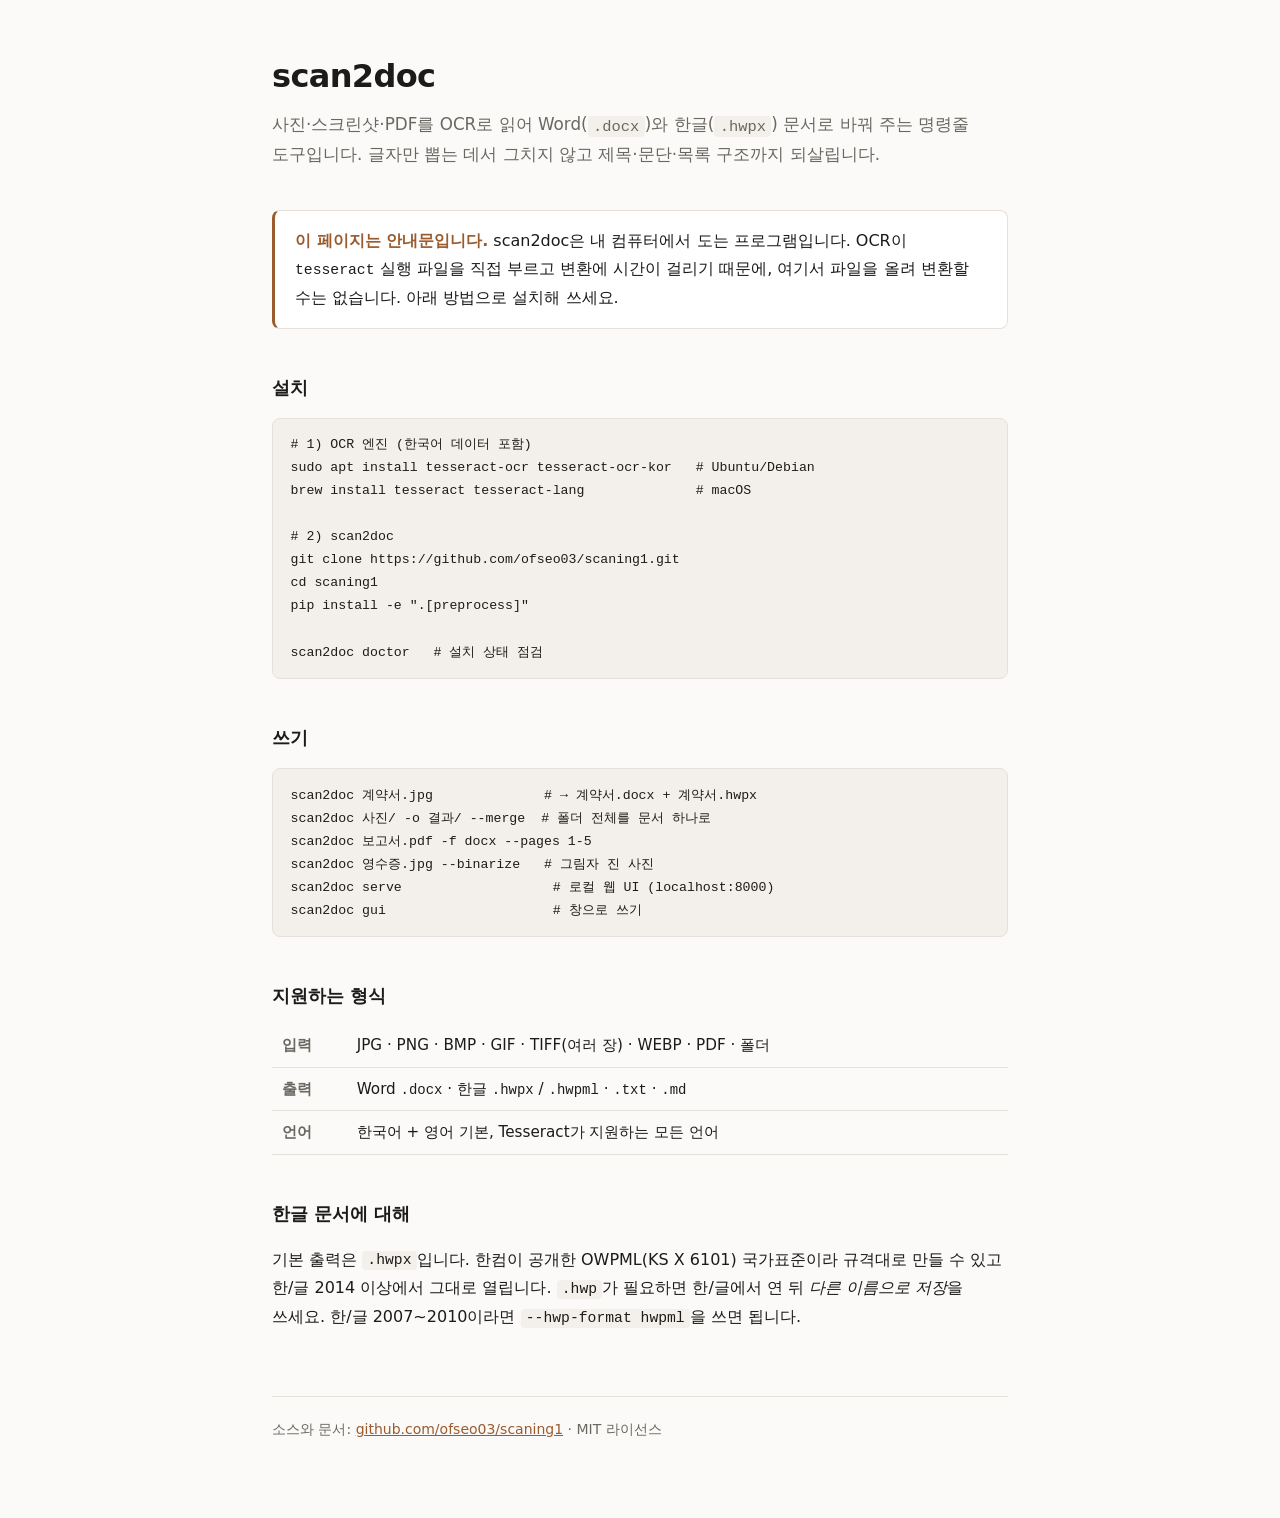
==== public/index.html @ 017387fa "Vercel 배포 실패 해결: 정적 안내 페이지와 빌드 설정 추가 Vercel 이 저장소를 빌드할 때마다 실패하고 있었다. 배포할 대상이 아무것도 없었기 때문이다 — package" ====
<!doctype html>
<html lang="ko">
<head>
<meta charset="utf-8">
<meta name="viewport" content="width=device-width, initial-scale=1">
<title>scan2doc — 사진·PDF를 Word/한글 문서로</title>
<style>
  :root {
    color-scheme: light dark;
    --bg: #fbfaf8;
    --panel: #ffffff;
    --ink: #1c1b19;
    --muted: #6b6862;
    --line: #e5e1da;
    --accent: #9a5b2e;
    --code-bg: #f3f0eb;
  }
  @media (prefers-color-scheme: dark) {
    :root {
      --bg: #171614;
      --panel: #201e1b;
      --ink: #eceae6;
      --muted: #a09b93;
      --line: #333029;
      --accent: #d99b64;
      --code-bg: #26241f;
    }
  }
  * { box-sizing: border-box; }
  body {
    margin: 0;
    padding: 3rem 1.25rem 5rem;
    background: var(--bg);
    color: var(--ink);
    font: 16px/1.75 system-ui, -apple-system, "Segoe UI", "Apple SD Gothic Neo",
          "Malgun Gothic", sans-serif;
    word-break: keep-all;
  }
  main { max-width: 46rem; margin: 0 auto; }
  h1 { font-size: 2rem; letter-spacing: -0.02em; margin: 0 0 .4rem; }
  h2 { font-size: 1.1rem; margin: 2.75rem 0 .75rem; }
  .lede { color: var(--muted); font-size: 1.05rem; margin: 0 0 2.5rem; }
  pre {
    background: var(--code-bg);
    border: 1px solid var(--line);
    border-radius: 8px;
    padding: .9rem 1.1rem;
    overflow-x: auto;
    font: .9rem/1.6 ui-monospace, SFMono-Regular, Menlo, monospace;
  }
  code { font-family: ui-monospace, SFMono-Regular, Menlo, monospace; font-size: .92em; }
  p code, li code { background: var(--code-bg); padding: .1em .35em; border-radius: 4px; }
  .note {
    background: var(--panel);
    border: 1px solid var(--line);
    border-left: 3px solid var(--accent);
    border-radius: 8px;
    padding: 1rem 1.25rem;
    margin: 2rem 0;
  }
  .note strong { color: var(--accent); }
  table { border-collapse: collapse; width: 100%; font-size: .95rem; }
  th, td { text-align: left; padding: .5rem .6rem; border-bottom: 1px solid var(--line); }
  th { color: var(--muted); font-weight: 600; }
  a { color: var(--accent); }
  footer {
    margin-top: 4rem; padding-top: 1.25rem;
    border-top: 1px solid var(--line);
    color: var(--muted); font-size: .875rem;
  }
</style>
</head>
<body>
<main>
  <h1>scan2doc</h1>
  <p class="lede">
    사진·스크린샷·PDF를 OCR로 읽어 Word(<code>.docx</code>)와
    한글(<code>.hwpx</code>) 문서로 바꿔 주는 명령줄 도구입니다.
    글자만 뽑는 데서 그치지 않고 제목·문단·목록 구조까지 되살립니다.
  </p>

  <div class="note">
    <strong>이 페이지는 안내문입니다.</strong>
    scan2doc은 내 컴퓨터에서 도는 프로그램입니다. OCR이 <code>tesseract</code>
    실행 파일을 직접 부르고 변환에 시간이 걸리기 때문에, 여기서 파일을 올려
    변환할 수는 없습니다. 아래 방법으로 설치해 쓰세요.
  </div>

  <h2>설치</h2>
  <pre><code># 1) OCR 엔진 (한국어 데이터 포함)
sudo apt install tesseract-ocr tesseract-ocr-kor   # Ubuntu/Debian
brew install tesseract tesseract-lang              # macOS

# 2) scan2doc
git clone https://github.com/ofseo03/scaning1.git
cd scaning1
pip install -e ".[preprocess]"

scan2doc doctor   # 설치 상태 점검</code></pre>

  <h2>쓰기</h2>
  <pre><code>scan2doc 계약서.jpg              # → 계약서.docx + 계약서.hwpx
scan2doc 사진/ -o 결과/ --merge  # 폴더 전체를 문서 하나로
scan2doc 보고서.pdf -f docx --pages 1-5
scan2doc 영수증.jpg --binarize   # 그림자 진 사진
scan2doc serve                   # 로컬 웹 UI (localhost:8000)
scan2doc gui                     # 창으로 쓰기</code></pre>

  <h2>지원하는 형식</h2>
  <table>
    <tr><th>입력</th><td>JPG · PNG · BMP · GIF · TIFF(여러 장) · WEBP · PDF · 폴더</td></tr>
    <tr><th>출력</th><td>Word <code>.docx</code> · 한글 <code>.hwpx</code> / <code>.hwpml</code> · <code>.txt</code> · <code>.md</code></td></tr>
    <tr><th>언어</th><td>한국어 + 영어 기본, Tesseract가 지원하는 모든 언어</td></tr>
  </table>

  <h2>한글 문서에 대해</h2>
  <p>
    기본 출력은 <code>.hwpx</code>입니다. 한컴이 공개한 OWPML(KS X 6101) 국가표준이라
    규격대로 만들 수 있고 한/글 2014 이상에서 그대로 열립니다.
    <code>.hwp</code>가 필요하면 한/글에서 연 뒤 <em>다른 이름으로 저장</em>을 쓰세요.
    한/글 2007~2010이라면 <code>--hwp-format hwpml</code>을 쓰면 됩니다.
  </p>

  <footer>
    소스와 문서: <a href="https://github.com/ofseo03/scaning1">github.com/ofseo03/scaning1</a> · MIT 라이선스
  </footer>
</main>
</body>
</html>
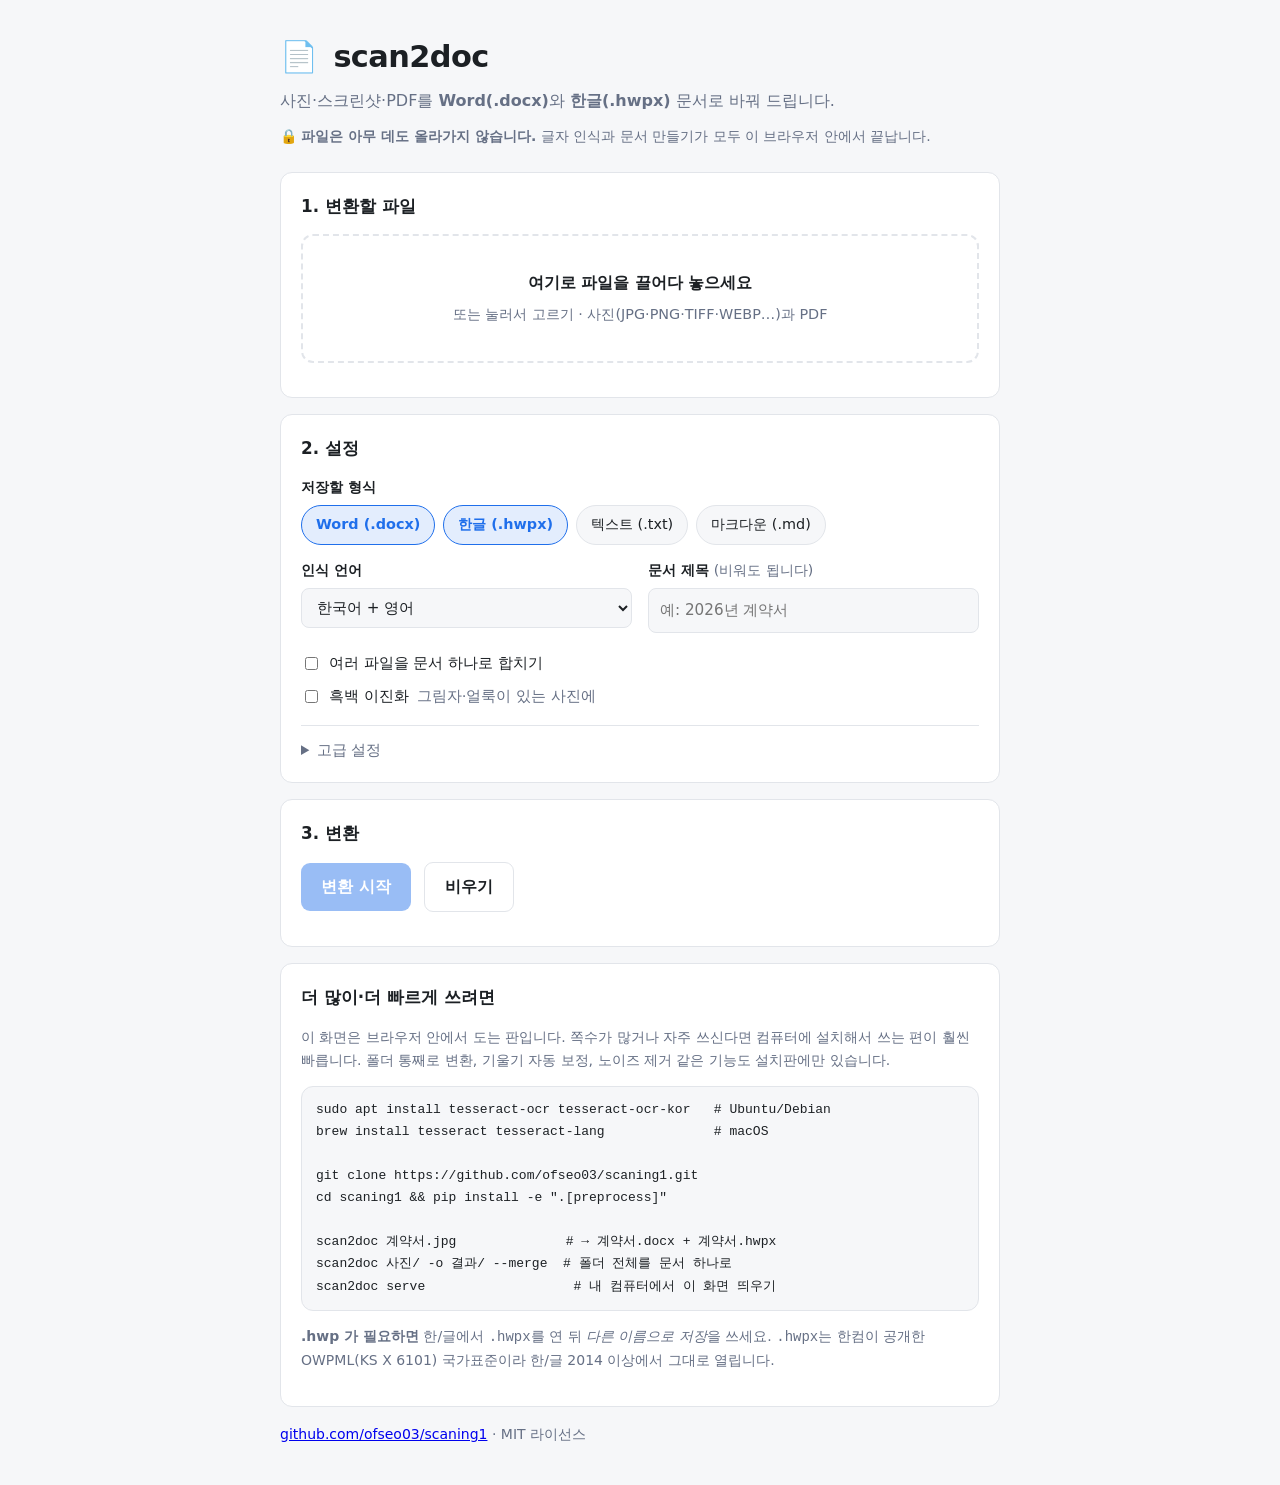
==== commit 3a3007cd: "Vercel 페이지를 안내문에서 실제로 도는 변환기로 지금까지 배포된 화면은 설치법을 적어 둔 안내문일 뿐이었다. 이제 그 화면에서 사진과 PDF 를 바로 변환해 .docx / ." ====
--- a/public/index.html
+++ b/public/index.html
@@ -4,126 +4,154 @@
 <meta charset="utf-8">
 <meta name="viewport" content="width=device-width, initial-scale=1">
 <title>scan2doc — 사진·PDF를 Word/한글 문서로</title>
-<style>
-  :root {
-    color-scheme: light dark;
-    --bg: #fbfaf8;
-    --panel: #ffffff;
-    --ink: #1c1b19;
-    --muted: #6b6862;
-    --line: #e5e1da;
-    --accent: #9a5b2e;
-    --code-bg: #f3f0eb;
-  }
-  @media (prefers-color-scheme: dark) {
-    :root {
-      --bg: #171614;
-      --panel: #201e1b;
-      --ink: #eceae6;
-      --muted: #a09b93;
-      --line: #333029;
-      --accent: #d99b64;
-      --code-bg: #26241f;
-    }
-  }
-  * { box-sizing: border-box; }
-  body {
-    margin: 0;
-    padding: 3rem 1.25rem 5rem;
-    background: var(--bg);
-    color: var(--ink);
-    font: 16px/1.75 system-ui, -apple-system, "Segoe UI", "Apple SD Gothic Neo",
-          "Malgun Gothic", sans-serif;
-    word-break: keep-all;
-  }
-  main { max-width: 46rem; margin: 0 auto; }
-  h1 { font-size: 2rem; letter-spacing: -0.02em; margin: 0 0 .4rem; }
-  h2 { font-size: 1.1rem; margin: 2.75rem 0 .75rem; }
-  .lede { color: var(--muted); font-size: 1.05rem; margin: 0 0 2.5rem; }
-  pre {
-    background: var(--code-bg);
-    border: 1px solid var(--line);
-    border-radius: 8px;
-    padding: .9rem 1.1rem;
-    overflow-x: auto;
-    font: .9rem/1.6 ui-monospace, SFMono-Regular, Menlo, monospace;
-  }
-  code { font-family: ui-monospace, SFMono-Regular, Menlo, monospace; font-size: .92em; }
-  p code, li code { background: var(--code-bg); padding: .1em .35em; border-radius: 4px; }
-  .note {
-    background: var(--panel);
-    border: 1px solid var(--line);
-    border-left: 3px solid var(--accent);
-    border-radius: 8px;
-    padding: 1rem 1.25rem;
-    margin: 2rem 0;
-  }
-  .note strong { color: var(--accent); }
-  table { border-collapse: collapse; width: 100%; font-size: .95rem; }
-  th, td { text-align: left; padding: .5rem .6rem; border-bottom: 1px solid var(--line); }
-  th { color: var(--muted); font-weight: 600; }
-  a { color: var(--accent); }
-  footer {
-    margin-top: 4rem; padding-top: 1.25rem;
-    border-top: 1px solid var(--line);
-    color: var(--muted); font-size: .875rem;
-  }
-</style>
+<meta name="description" content="사진·스크린샷·PDF를 OCR로 읽어 Word(.docx)와 한글(.hwpx) 문서로 바꿉니다. 파일은 브라우저 안에서만 처리됩니다.">
+<meta name="color-scheme" content="light dark">
+<link rel="stylesheet" href="./style.css">
 </head>
 <body>
-<main>
-  <h1>scan2doc</h1>
-  <p class="lede">
-    사진·스크린샷·PDF를 OCR로 읽어 Word(<code>.docx</code>)와
-    한글(<code>.hwpx</code>) 문서로 바꿔 주는 명령줄 도구입니다.
-    글자만 뽑는 데서 그치지 않고 제목·문단·목록 구조까지 되살립니다.
-  </p>
 
-  <div class="note">
-    <strong>이 페이지는 안내문입니다.</strong>
-    scan2doc은 내 컴퓨터에서 도는 프로그램입니다. OCR이 <code>tesseract</code>
-    실행 파일을 직접 부르고 변환에 시간이 걸리기 때문에, 여기서 파일을 올려
-    변환할 수는 없습니다. 아래 방법으로 설치해 쓰세요.
+<header class="top">
+  <div class="wrap">
+    <h1><span class="logo" aria-hidden="true">📄</span> scan2doc</h1>
+    <p class="tagline">
+      사진·스크린샷·PDF를 <strong>Word(.docx)</strong>와 <strong>한글(.hwpx)</strong> 문서로 바꿔 드립니다.
+    </p>
+    <p class="privacy">
+      🔒 <strong>파일은 아무 데도 올라가지 않습니다.</strong>
+      글자 인식과 문서 만들기가 모두 이 브라우저 안에서 끝납니다.
+    </p>
   </div>
+</header>
 
-  <h2>설치</h2>
-  <pre><code># 1) OCR 엔진 (한국어 데이터 포함)
-sudo apt install tesseract-ocr tesseract-ocr-kor   # Ubuntu/Debian
+<main class="wrap">
+  <div id="notice" class="notice" hidden></div>
+
+  <!-- 1. 파일 -->
+  <section class="card">
+    <h2>1. 변환할 파일</h2>
+    <div id="drop" class="drop" tabindex="0" role="button"
+         aria-label="파일을 끌어다 놓거나 눌러서 고르기">
+      <p class="drop-main">여기로 파일을 끌어다 놓으세요</p>
+      <p class="drop-sub">또는 눌러서 고르기 · 사진(JPG·PNG·TIFF·WEBP…)과 PDF</p>
+      <input id="picker" type="file" multiple accept="image/*,.pdf,application/pdf" hidden>
+    </div>
+    <ul id="filelist" class="filelist"></ul>
+  </section>
+
+  <!-- 2. 설정 -->
+  <section class="card">
+    <h2>2. 설정</h2>
+
+    <div class="field">
+      <span class="label">저장할 형식</span>
+      <div id="formats" class="chips"></div>
+    </div>
+
+    <div class="grid">
+      <label class="field">
+        <span class="label">인식 언어</span>
+        <select id="language">
+          <option value="kor+eng" selected>한국어 + 영어</option>
+          <option value="kor">한국어만</option>
+          <option value="eng">영어만</option>
+          <option value="kor+eng+jpn">한국어 + 영어 + 일본어</option>
+          <option value="kor+eng+chi_sim">한국어 + 영어 + 중국어(간체)</option>
+        </select>
+      </label>
+      <label class="field">
+        <span class="label">문서 제목 <span class="hint">(비워도 됩니다)</span></span>
+        <input id="title" type="text" placeholder="예: 2026년 계약서" maxlength="200">
+      </label>
+    </div>
+
+    <div class="checks">
+      <label><input id="merge" type="checkbox"> 여러 파일을 문서 하나로 합치기</label>
+      <label><input id="binarize" type="checkbox"> 흑백 이진화 <span class="hint">그림자·얼룩이 있는 사진에</span></label>
+    </div>
+
+    <details class="advanced">
+      <summary>고급 설정</summary>
+      <div class="grid">
+        <label class="field">
+          <span class="label">한글 형식</span>
+          <select id="hwpFormat">
+            <option value="hwpx" selected>.hwpx (한/글 2014 이상)</option>
+          </select>
+        </label>
+        <label class="field">
+          <span class="label">쪽 나누기 모드(psm)</span>
+          <select id="psm">
+            <option value="4" selected>4 — 한 단 문서 (권장)</option>
+            <option value="3">3 — 여러 단 자동</option>
+            <option value="6">6 — 한 덩어리</option>
+            <option value="11">11 — 흩어진 글자</option>
+          </select>
+        </label>
+        <label class="field">
+          <span class="label">PDF 해상도(dpi)</span>
+          <input id="dpi" type="number" value="300" min="72" max="600" step="10">
+        </label>
+        <label class="field">
+          <span class="label">쪽 범위 <span class="hint">예: 1-3,7</span></span>
+          <input id="pages" type="text" placeholder="비우면 전체">
+        </label>
+      </div>
+      <div class="checks">
+        <label><input id="keepLineBreaks" type="checkbox"> 줄바꿈 그대로 보존</label>
+        <label><input id="noHeadings" type="checkbox"> 제목 자동 인식 끄기</label>
+        <label><input id="noLists" type="checkbox"> 목록 자동 인식 끄기</label>
+      </div>
+    </details>
+  </section>
+
+  <!-- 3. 변환 -->
+  <section class="card">
+    <h2>3. 변환</h2>
+    <button id="run" class="primary" type="button" disabled>변환 시작</button>
+    <button id="reset" class="ghost" type="button">비우기</button>
+    <div class="progress" hidden><i></i></div>
+    <p id="status" class="muted"></p>
+  </section>
+
+  <!-- 결과 -->
+  <section id="resultCard" class="card" hidden>
+    <h2>결과</h2>
+    <ul id="results" class="results"></ul>
+    <details>
+      <summary>인식한 글자 보기</summary>
+      <textarea id="preview" class="preview" readonly></textarea>
+    </details>
+  </section>
+
+  <!-- 안내 -->
+  <section class="card">
+    <h2>더 많이·더 빠르게 쓰려면</h2>
+    <p class="muted">
+      이 화면은 브라우저 안에서 도는 판입니다. 쪽수가 많거나 자주 쓰신다면
+      컴퓨터에 설치해서 쓰는 편이 훨씬 빠릅니다. 폴더 통째로 변환, 기울기 자동 보정,
+      노이즈 제거 같은 기능도 설치판에만 있습니다.
+    </p>
+    <pre class="cli"><code>sudo apt install tesseract-ocr tesseract-ocr-kor   # Ubuntu/Debian
 brew install tesseract tesseract-lang              # macOS
 
-# 2) scan2doc
 git clone https://github.com/ofseo03/scaning1.git
-cd scaning1
-pip install -e ".[preprocess]"
+cd scaning1 &amp;&amp; pip install -e ".[preprocess]"
 
-scan2doc doctor   # 설치 상태 점검</code></pre>
+scan2doc 계약서.jpg              # → 계약서.docx + 계약서.hwpx
+scan2doc 사진/ -o 결과/ --merge  # 폴더 전체를 문서 하나로
+scan2doc serve                   # 내 컴퓨터에서 이 화면 띄우기</code></pre>
+    <p class="muted">
+      <strong>.hwp 가 필요하면</strong> 한/글에서 <code>.hwpx</code>를 연 뒤
+      <em>다른 이름으로 저장</em>을 쓰세요. <code>.hwpx</code>는 한컴이 공개한
+      OWPML(KS X 6101) 국가표준이라 한/글 2014 이상에서 그대로 열립니다.
+    </p>
+  </section>
+</main>
 
-  <h2>쓰기</h2>
-  <pre><code>scan2doc 계약서.jpg              # → 계약서.docx + 계약서.hwpx
-scan2doc 사진/ -o 결과/ --merge  # 폴더 전체를 문서 하나로
-scan2doc 보고서.pdf -f docx --pages 1-5
-scan2doc 영수증.jpg --binarize   # 그림자 진 사진
-scan2doc serve                   # 로컬 웹 UI (localhost:8000)
-scan2doc gui                     # 창으로 쓰기</code></pre>
+<footer class="wrap muted" style="padding-bottom:40px">
+  <a href="https://github.com/ofseo03/scaning1">github.com/ofseo03/scaning1</a> · MIT 라이선스
+</footer>
 
-  <h2>지원하는 형식</h2>
-  <table>
-    <tr><th>입력</th><td>JPG · PNG · BMP · GIF · TIFF(여러 장) · WEBP · PDF · 폴더</td></tr>
-    <tr><th>출력</th><td>Word <code>.docx</code> · 한글 <code>.hwpx</code> / <code>.hwpml</code> · <code>.txt</code> · <code>.md</code></td></tr>
-    <tr><th>언어</th><td>한국어 + 영어 기본, Tesseract가 지원하는 모든 언어</td></tr>
-  </table>
-
-  <h2>한글 문서에 대해</h2>
-  <p>
-    기본 출력은 <code>.hwpx</code>입니다. 한컴이 공개한 OWPML(KS X 6101) 국가표준이라
-    규격대로 만들 수 있고 한/글 2014 이상에서 그대로 열립니다.
-    <code>.hwp</code>가 필요하면 한/글에서 연 뒤 <em>다른 이름으로 저장</em>을 쓰세요.
-    한/글 2007~2010이라면 <code>--hwp-format hwpml</code>을 쓰면 됩니다.
-  </p>
-
-  <footer>
-    소스와 문서: <a href="https://github.com/ofseo03/scaning1">github.com/ofseo03/scaning1</a> · MIT 라이선스
-  </footer>
-</main>
+<script type="module" src="./app.js"></script>
 </body>
 </html>
--- a/public/style.css
+++ b/public/style.css
@@ -0,0 +1,240 @@
+/* scan2doc 웹 화면.
+   외부 CSS 프레임워크 없이 쓴다. 서버가 인터넷에 못 나가는 곳(사내망·오프라인)에
+   놓이는 일이 흔하기 때문이다. 밝은/어두운 테마는 시스템 설정을 따른다. */
+
+:root {
+  --bg: #f6f7f9;
+  --card: #ffffff;
+  --text: #1c2024;
+  --dim: #667085;
+  --line: #e2e5ea;
+  --brand: #1f6feb;
+  --brand-dark: #1a5ac4;
+  --ok: #1a7f4b;
+  --warn: #b25e00;
+  --err: #c0392b;
+  --radius: 12px;
+}
+
+@media (prefers-color-scheme: dark) {
+  :root {
+    --bg: #14171a;
+    --card: #1c2024;
+    --text: #e8eaed;
+    --dim: #9aa3ad;
+    --line: #2c3238;
+    --brand: #4d8ef7;
+    --brand-dark: #3a7ae4;
+    --ok: #4ec27f;
+    --warn: #e0a04a;
+    --err: #f0736a;
+  }
+}
+
+* { box-sizing: border-box; }
+
+body {
+  margin: 0;
+  background: var(--bg);
+  color: var(--text);
+  font: 16px/1.65 "Pretendard", "Apple SD Gothic Neo", "맑은 고딕", "Malgun Gothic",
+        system-ui, -apple-system, sans-serif;
+  word-break: keep-all;   /* 한국어 줄바꿈을 어절 단위로 */
+}
+
+.wrap { max-width: 760px; margin: 0 auto; padding: 0 20px; }
+
+.top { padding: 32px 0 8px; }
+.top h1 { margin: 0; font-size: 1.9rem; letter-spacing: -0.02em; }
+.logo { margin-right: 6px; }
+.tagline { margin: 6px 0 0; color: var(--dim); }
+
+.card {
+  background: var(--card);
+  border: 1px solid var(--line);
+  border-radius: var(--radius);
+  padding: 20px;
+  margin: 16px 0;
+}
+.card h2 { margin: 0 0 14px; font-size: 1.05rem; }
+.card.sub { background: transparent; }
+
+/* 파일 놓는 곳 */
+.drop {
+  border: 2px dashed var(--line);
+  border-radius: var(--radius);
+  padding: 34px 16px;
+  text-align: center;
+  cursor: pointer;
+  transition: border-color .15s, background .15s;
+}
+.drop:hover, .drop:focus-visible { border-color: var(--brand); outline: none; }
+.drop.over { border-color: var(--brand); background: rgba(31, 111, 235, .07); }
+.drop-main { margin: 0; font-weight: 600; }
+.drop-sub { margin: 6px 0 0; color: var(--dim); font-size: .9rem; }
+
+.filelist { list-style: none; margin: 14px 0 0; padding: 0; }
+.filelist li {
+  display: flex; align-items: center; gap: 10px;
+  padding: 8px 10px; border: 1px solid var(--line);
+  border-radius: 8px; margin-bottom: 6px; font-size: .92rem;
+}
+.filelist .name { flex: 1; overflow: hidden; text-overflow: ellipsis; white-space: nowrap; }
+.filelist .size { color: var(--dim); font-variant-numeric: tabular-nums; }
+.filelist button {
+  border: 0; background: transparent; color: var(--dim);
+  cursor: pointer; font-size: 1.1rem; line-height: 1; padding: 2px 6px;
+}
+.filelist button:hover { color: var(--err); }
+
+/* 설정 */
+.field { display: block; margin-bottom: 14px; }
+.label { display: block; font-size: .88rem; font-weight: 600; margin-bottom: 6px; }
+.hint { font-weight: 400; color: var(--dim); }
+
+input[type=text], input[type=number], select {
+  width: 100%; padding: 9px 11px;
+  border: 1px solid var(--line); border-radius: 8px;
+  background: var(--bg); color: var(--text); font: inherit; font-size: .95rem;
+}
+input:focus, select:focus { outline: 2px solid var(--brand); outline-offset: 1px; }
+
+.grid { display: grid; grid-template-columns: 1fr 1fr; gap: 0 16px; }
+@media (max-width: 560px) { .grid { grid-template-columns: 1fr; } }
+
+.chips { display: flex; flex-wrap: wrap; gap: 8px; }
+.chip {
+  border: 1px solid var(--line); border-radius: 999px;
+  padding: 7px 14px; cursor: pointer; font-size: .9rem;
+  background: var(--bg); user-select: none;
+}
+.chip input { position: absolute; opacity: 0; pointer-events: none; }
+.chip.on { border-color: var(--brand); background: rgba(31, 111, 235, .12); color: var(--brand); font-weight: 600; }
+
+.checks { display: flex; flex-direction: column; gap: 8px; margin-top: 4px; }
+.checks label { font-size: .93rem; display: flex; align-items: center; gap: 8px; }
+
+.advanced { margin-top: 16px; border-top: 1px solid var(--line); padding-top: 12px; }
+.advanced summary { cursor: pointer; font-size: .92rem; color: var(--dim); }
+.advanced[open] summary { margin-bottom: 12px; }
+
+/* 단추 */
+button.primary, button.ghost {
+  font: inherit; font-weight: 600; border-radius: 9px;
+  padding: 11px 20px; cursor: pointer;
+}
+button.primary { background: var(--brand); color: #fff; border: 0; }
+button.primary:hover:not(:disabled) { background: var(--brand-dark); }
+button.primary:disabled { opacity: .45; cursor: not-allowed; }
+button.ghost { background: transparent; color: var(--text); border: 1px solid var(--line); margin-left: 8px; }
+
+/* 진행 상황 */
+.progress { margin-top: 16px; }
+.bar { height: 8px; background: var(--line); border-radius: 99px; overflow: hidden; }
+.fill { height: 100%; width: 0; background: var(--brand); transition: width .3s ease; }
+.progress-text { margin: 8px 0 0; font-size: .9rem; color: var(--dim); }
+
+/* 결과 */
+.result { margin-top: 18px; }
+.summary { margin: 0 0 12px; font-weight: 600; }
+.summary.low { color: var(--warn); }
+.summary.bad { color: var(--err); }
+.downloads { display: flex; flex-wrap: wrap; gap: 8px; }
+.downloads a {
+  display: inline-flex; align-items: center; gap: 8px;
+  border: 1px solid var(--brand); color: var(--brand);
+  border-radius: 9px; padding: 9px 14px; text-decoration: none; font-size: .93rem; font-weight: 600;
+}
+.downloads a:hover { background: rgba(31, 111, 235, .1); }
+.downloads a.all { background: var(--brand); color: #fff; }
+
+.preview { margin-top: 14px; }
+.preview summary { cursor: pointer; color: var(--dim); font-size: .9rem; }
+.preview pre, .doctor {
+  white-space: pre-wrap; background: var(--bg); border: 1px solid var(--line);
+  border-radius: 8px; padding: 12px; max-height: 340px; overflow: auto;
+  font-size: .85rem; line-height: 1.55; margin-top: 10px;
+}
+
+/* 알림 */
+.notice {
+  border-radius: var(--radius); padding: 12px 16px; margin: 16px 0;
+  border: 1px solid var(--err); color: var(--err); background: rgba(192, 57, 43, .08);
+  font-size: .93rem;
+}
+.notice.info { border-color: var(--brand); color: var(--brand); background: rgba(31, 111, 235, .08); }
+
+.foot { padding: 8px 20px 40px; font-size: .87rem; color: var(--dim); }
+.foot p { margin: 4px 0; }
+.dim { color: var(--dim); }
+
+/* ── 브라우저 단독 실행판에서 더 쓰는 것들 ───────────────────────────── */
+
+.badge {
+  display: inline-block;
+  padding: 2px 8px;
+  border-radius: 999px;
+  border: 1px solid var(--line);
+  background: var(--card);
+  color: var(--dim);
+  font-size: 12px;
+  vertical-align: middle;
+}
+
+.privacy {
+  margin: 10px 0 0;
+  color: var(--dim);
+  font-size: 14px;
+}
+
+.progress {
+  height: 8px;
+  border-radius: 999px;
+  background: var(--line);
+  overflow: hidden;
+  margin: 12px 0 6px;
+}
+.progress > i {
+  display: block;
+  height: 100%;
+  width: 0;
+  background: var(--brand);
+  transition: width .25s ease;
+}
+
+.results { list-style: none; margin: 0; padding: 0; }
+.results li {
+  display: flex;
+  align-items: center;
+  gap: 10px;
+  padding: 10px 0;
+  border-bottom: 1px solid var(--line);
+}
+.results li:last-child { border-bottom: 0; }
+.results .name { flex: 1; min-width: 0; overflow-wrap: anywhere; }
+.results .meta { color: var(--dim); font-size: 13px; white-space: nowrap; }
+
+.preview {
+  width: 100%;
+  min-height: 160px;
+  max-height: 340px;
+  resize: vertical;
+  padding: 12px;
+  border: 1px solid var(--line);
+  border-radius: var(--radius);
+  background: var(--bg);
+  color: var(--text);
+  font: 14px/1.7 ui-monospace, SFMono-Regular, Menlo, monospace;
+  white-space: pre-wrap;
+}
+
+.cli {
+  background: var(--bg);
+  border: 1px solid var(--line);
+  border-radius: var(--radius);
+  padding: 12px 14px;
+  overflow-x: auto;
+  font: 13px/1.7 ui-monospace, SFMono-Regular, Menlo, monospace;
+}
+
+.muted { color: var(--dim); font-size: 14px; }
